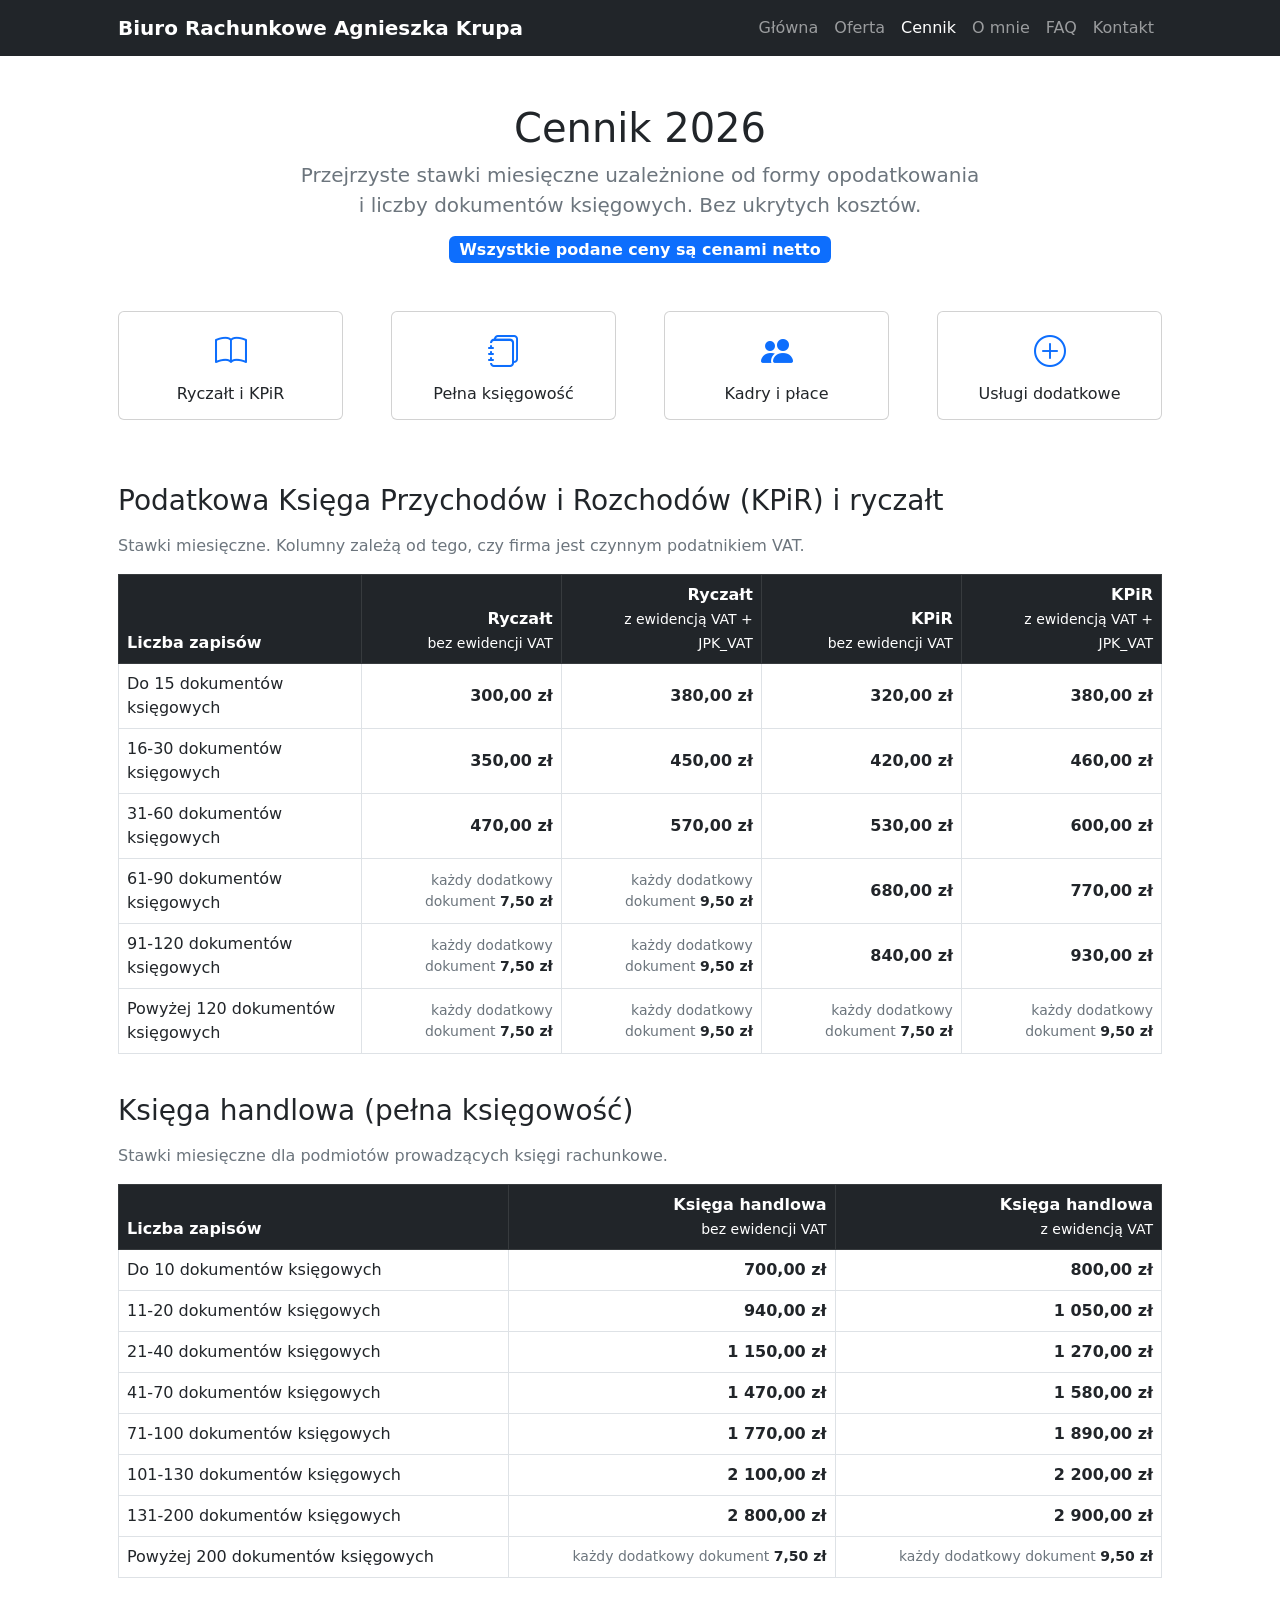
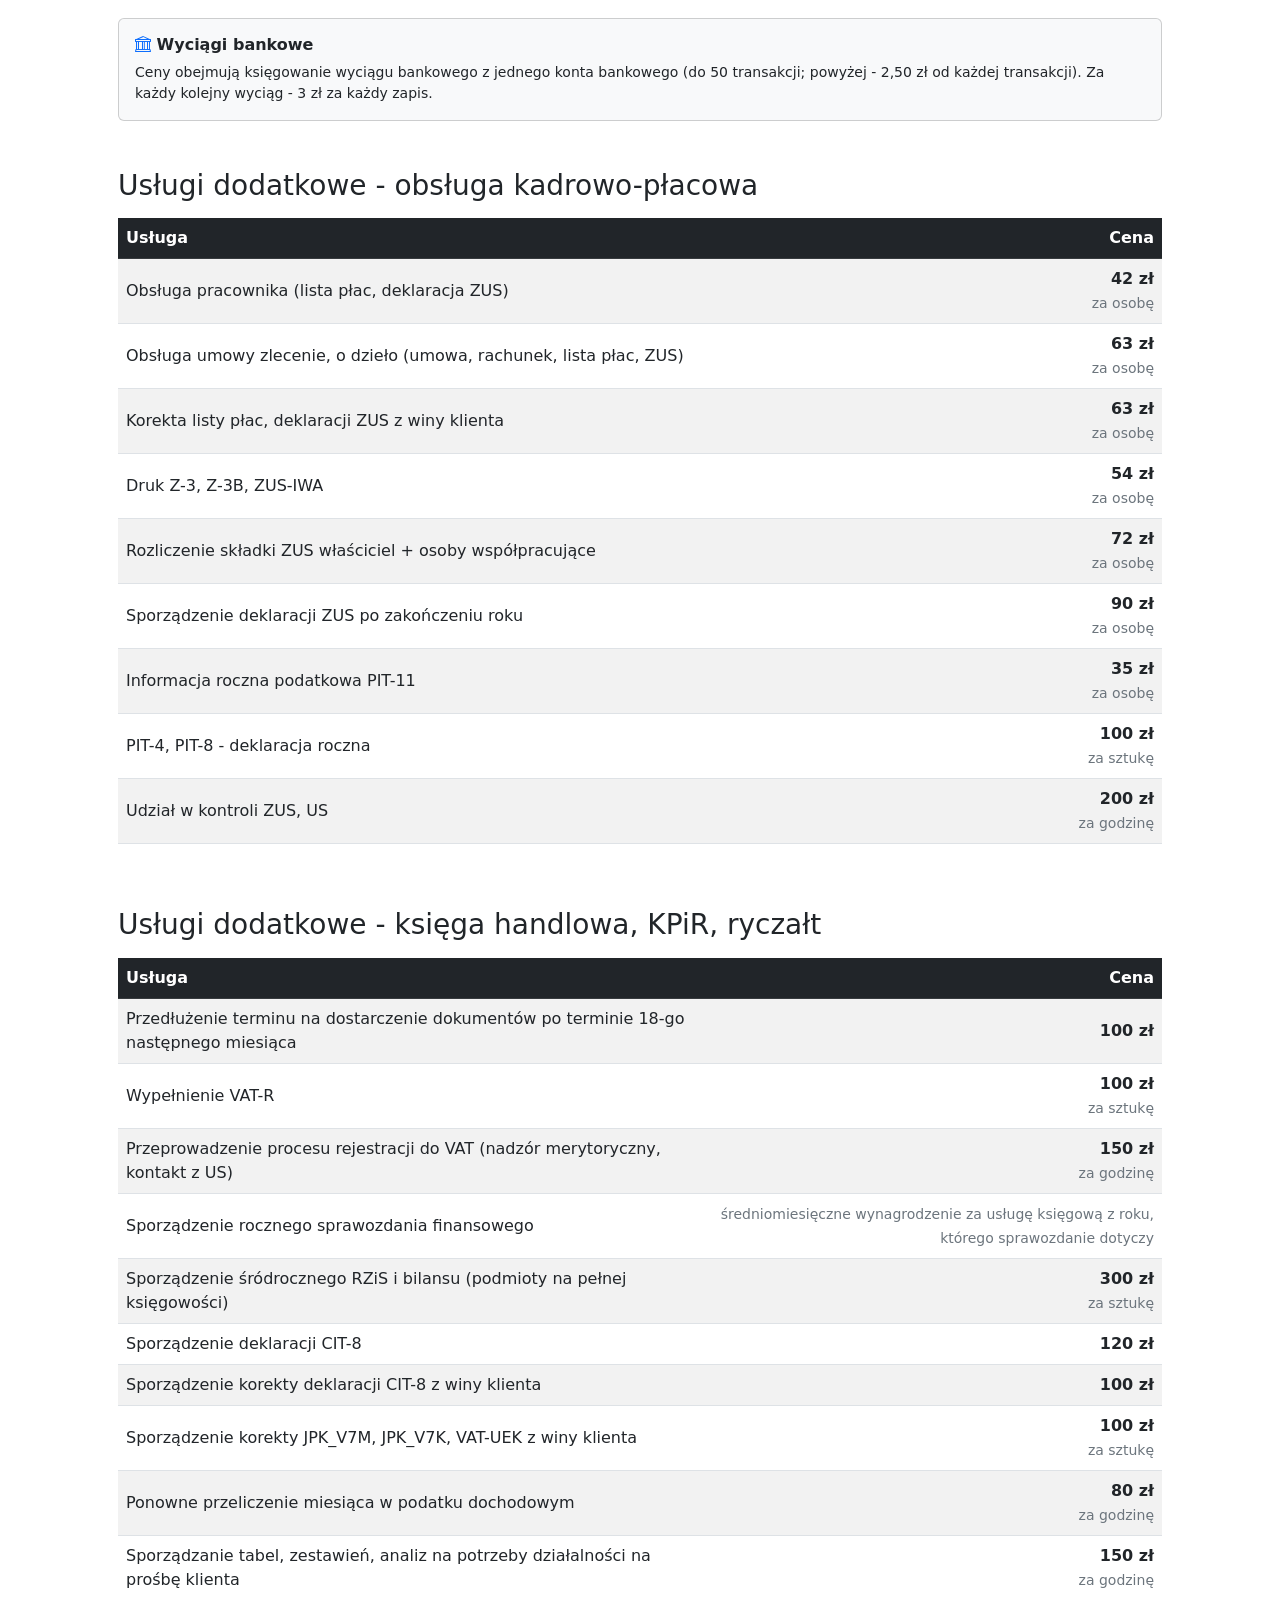
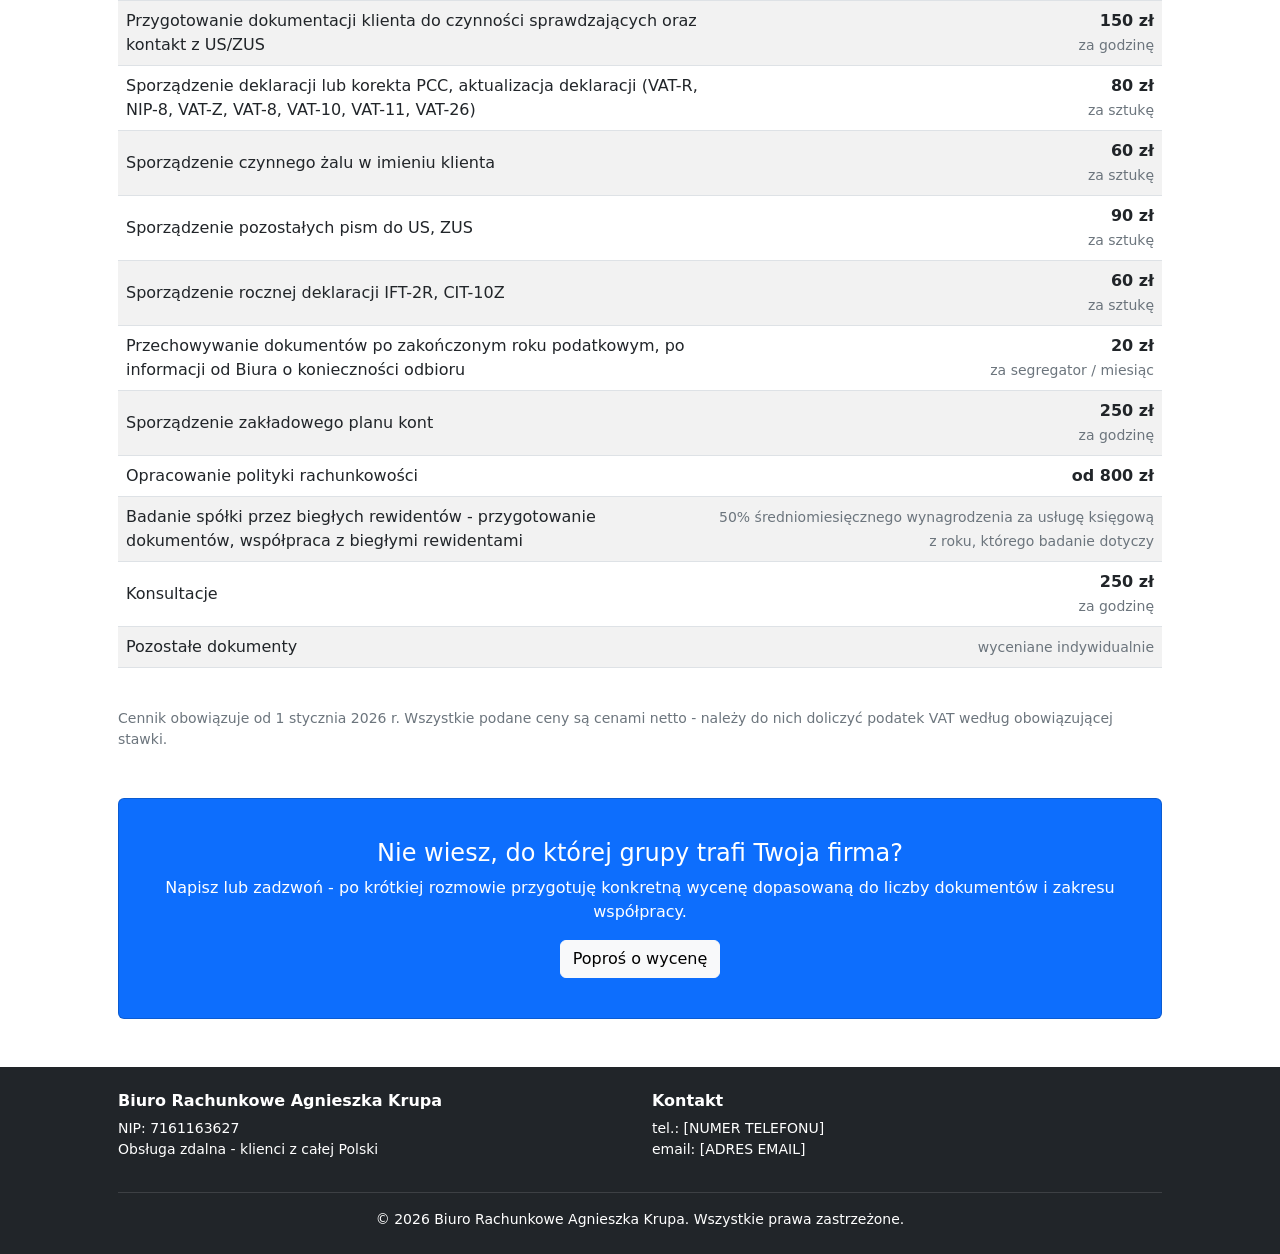
==== cennik.html @ 83dd9767 "Cennik 2026, zdjęcia i uporządkowanie serwisu - nowa strona cennik.html z pełnym cennikiem: ryczałt/" ====
<!DOCTYPE html>
<html lang="pl">
    <head>
        <meta charset="utf-8" />
        <meta name="viewport" content="width=device-width, initial-scale=1, shrink-to-fit=no" />
        <meta name="description" content="Cennik 2026 - Biuro Rachunkowe Agnieszka Krupa. Ceny obsługi księgowej: ryczałt, KPiR, pełna księgowość, kadry i płace oraz usługi dodatkowe." />
        <meta name="author" content="Biuro Rachunkowe Agnieszka Krupa" />
        <title>Cennik 2026 - Biuro Rachunkowe Agnieszka Krupa</title>
        <link rel="icon" type="image/x-icon" href="assets/favicon.ico" />
        <link href="css/styles.css" rel="stylesheet" />
        <link href="css/custom.css" rel="stylesheet" />
        <link rel="stylesheet" href="https://cdn.jsdelivr.net/npm/bootstrap-icons@1.11.3/font/bootstrap-icons.css" />
    </head>
    <body>
        <nav class="navbar navbar-expand-lg navbar-dark bg-dark">
            <div class="container px-5">
                <a class="navbar-brand fw-bold" href="index.html">Biuro Rachunkowe Agnieszka Krupa</a>
                <button class="navbar-toggler" type="button" data-bs-toggle="collapse" data-bs-target="#navbarSupportedContent" aria-controls="navbarSupportedContent" aria-expanded="false" aria-label="Przełącz nawigację"><span class="navbar-toggler-icon"></span></button>
                <div class="collapse navbar-collapse" id="navbarSupportedContent">
                    <ul class="navbar-nav ms-auto mb-2 mb-lg-0">
                        <li class="nav-item"><a class="nav-link" href="index.html">Główna</a></li>
                        <li class="nav-item"><a class="nav-link" href="oferta.html">Oferta</a></li>
                        <li class="nav-item"><a class="nav-link active" aria-current="page" href="cennik.html">Cennik</a></li>
                        <li class="nav-item"><a class="nav-link" href="o-mnie.html">O mnie</a></li>
                        <li class="nav-item"><a class="nav-link" href="faq.html">FAQ</a></li>
                        <li class="nav-item"><a class="nav-link" href="kontakt.html">Kontakt</a></li>
                    </ul>
                </div>
            </div>
        </nav>

        <div class="container px-4 px-lg-5">
            <div class="row my-5">
                <div class="col-lg-8 mx-auto text-center">
                    <h1 class="fw-light">Cennik 2026</h1>
                    <p class="lead text-muted">Przejrzyste stawki miesięczne uzależnione od formy opodatkowania i liczby dokumentów księgowych. Bez ukrytych kosztów.</p>
                    <p class="mb-0"><span class="badge bg-primary fs-6">Wszystkie podane ceny są cenami netto</span></p>
                </div>
            </div>

            <!-- Skróty -->
            <div class="row gx-4 gx-lg-5 mb-5">
                <div class="col-sm-6 col-lg-3 mb-3">
                    <a class="text-decoration-none" href="#kpir">
                        <div class="card h-100 text-center">
                            <div class="card-body">
                                <i class="bi bi-book fs-2 text-primary"></i>
                                <h6 class="mt-2 mb-0">Ryczałt i KPiR</h6>
                            </div>
                        </div>
                    </a>
                </div>
                <div class="col-sm-6 col-lg-3 mb-3">
                    <a class="text-decoration-none" href="#ksiega-handlowa">
                        <div class="card h-100 text-center">
                            <div class="card-body">
                                <i class="bi bi-journals fs-2 text-primary"></i>
                                <h6 class="mt-2 mb-0">Pełna księgowość</h6>
                            </div>
                        </div>
                    </a>
                </div>
                <div class="col-sm-6 col-lg-3 mb-3">
                    <a class="text-decoration-none" href="#kadry">
                        <div class="card h-100 text-center">
                            <div class="card-body">
                                <i class="bi bi-people-fill fs-2 text-primary"></i>
                                <h6 class="mt-2 mb-0">Kadry i płace</h6>
                            </div>
                        </div>
                    </a>
                </div>
                <div class="col-sm-6 col-lg-3 mb-3">
                    <a class="text-decoration-none" href="#dodatkowe">
                        <div class="card h-100 text-center">
                            <div class="card-body">
                                <i class="bi bi-plus-circle fs-2 text-primary"></i>
                                <h6 class="mt-2 mb-0">Usługi dodatkowe</h6>
                            </div>
                        </div>
                    </a>
                </div>
            </div>

            <!-- KPiR i ryczałt -->
            <h2 class="h3 mb-3" id="kpir">Podatkowa Księga Przychodów i Rozchodów (KPiR) i ryczałt</h2>
            <p class="text-muted">Stawki miesięczne. Kolumny zależą od tego, czy firma jest czynnym podatnikiem VAT.</p>
            <div class="table-responsive mb-4">
                <table class="table table-bordered table-hover align-middle">
                    <thead class="table-dark">
                        <tr>
                            <th scope="col">Liczba zapisów</th>
                            <th scope="col" class="text-end">Ryczałt<br/><span class="fw-normal small">bez ewidencji VAT</span></th>
                            <th scope="col" class="text-end">Ryczałt<br/><span class="fw-normal small">z ewidencją VAT + JPK_VAT</span></th>
                            <th scope="col" class="text-end">KPiR<br/><span class="fw-normal small">bez ewidencji VAT</span></th>
                            <th scope="col" class="text-end">KPiR<br/><span class="fw-normal small">z ewidencją VAT + JPK_VAT</span></th>
                        </tr>
                    </thead>
                    <tbody>
                        <tr>
                            <th scope="row" class="fw-normal">Do 15 dokumentów księgowych</th>
                            <td class="text-end fw-bold">300,00 zł</td>
                            <td class="text-end fw-bold">380,00 zł</td>
                            <td class="text-end fw-bold">320,00 zł</td>
                            <td class="text-end fw-bold">380,00 zł</td>
                        </tr>
                        <tr>
                            <th scope="row" class="fw-normal">16-30 dokumentów księgowych</th>
                            <td class="text-end fw-bold">350,00 zł</td>
                            <td class="text-end fw-bold">450,00 zł</td>
                            <td class="text-end fw-bold">420,00 zł</td>
                            <td class="text-end fw-bold">460,00 zł</td>
                        </tr>
                        <tr>
                            <th scope="row" class="fw-normal">31-60 dokumentów księgowych</th>
                            <td class="text-end fw-bold">470,00 zł</td>
                            <td class="text-end fw-bold">570,00 zł</td>
                            <td class="text-end fw-bold">530,00 zł</td>
                            <td class="text-end fw-bold">600,00 zł</td>
                        </tr>
                        <tr>
                            <th scope="row" class="fw-normal">61-90 dokumentów księgowych</th>
                            <td class="text-end small text-muted">każdy dodatkowy dokument <span class="fw-bold text-body">7,50 zł</span></td>
                            <td class="text-end small text-muted">każdy dodatkowy dokument <span class="fw-bold text-body">9,50 zł</span></td>
                            <td class="text-end fw-bold">680,00 zł</td>
                            <td class="text-end fw-bold">770,00 zł</td>
                        </tr>
                        <tr>
                            <th scope="row" class="fw-normal">91-120 dokumentów księgowych</th>
                            <td class="text-end small text-muted">każdy dodatkowy dokument <span class="fw-bold text-body">7,50 zł</span></td>
                            <td class="text-end small text-muted">każdy dodatkowy dokument <span class="fw-bold text-body">9,50 zł</span></td>
                            <td class="text-end fw-bold">840,00 zł</td>
                            <td class="text-end fw-bold">930,00 zł</td>
                        </tr>
                        <tr>
                            <th scope="row" class="fw-normal">Powyżej 120 dokumentów księgowych</th>
                            <td class="text-end small text-muted">każdy dodatkowy dokument <span class="fw-bold text-body">7,50 zł</span></td>
                            <td class="text-end small text-muted">każdy dodatkowy dokument <span class="fw-bold text-body">9,50 zł</span></td>
                            <td class="text-end small text-muted">każdy dodatkowy dokument <span class="fw-bold text-body">7,50 zł</span></td>
                            <td class="text-end small text-muted">każdy dodatkowy dokument <span class="fw-bold text-body">9,50 zł</span></td>
                        </tr>
                    </tbody>
                </table>
            </div>

            <!-- Księga handlowa -->
            <h2 class="h3 mb-3" id="ksiega-handlowa">Księga handlowa (pełna księgowość)</h2>
            <p class="text-muted">Stawki miesięczne dla podmiotów prowadzących księgi rachunkowe.</p>
            <div class="table-responsive mb-4">
                <table class="table table-bordered table-hover align-middle">
                    <thead class="table-dark">
                        <tr>
                            <th scope="col">Liczba zapisów</th>
                            <th scope="col" class="text-end">Księga handlowa<br/><span class="fw-normal small">bez ewidencji VAT</span></th>
                            <th scope="col" class="text-end">Księga handlowa<br/><span class="fw-normal small">z ewidencją VAT</span></th>
                        </tr>
                    </thead>
                    <tbody>
                        <tr>
                            <th scope="row" class="fw-normal">Do 10 dokumentów księgowych</th>
                            <td class="text-end fw-bold">700,00 zł</td>
                            <td class="text-end fw-bold">800,00 zł</td>
                        </tr>
                        <tr>
                            <th scope="row" class="fw-normal">11-20 dokumentów księgowych</th>
                            <td class="text-end fw-bold">940,00 zł</td>
                            <td class="text-end fw-bold">1 050,00 zł</td>
                        </tr>
                        <tr>
                            <th scope="row" class="fw-normal">21-40 dokumentów księgowych</th>
                            <td class="text-end fw-bold">1 150,00 zł</td>
                            <td class="text-end fw-bold">1 270,00 zł</td>
                        </tr>
                        <tr>
                            <th scope="row" class="fw-normal">41-70 dokumentów księgowych</th>
                            <td class="text-end fw-bold">1 470,00 zł</td>
                            <td class="text-end fw-bold">1 580,00 zł</td>
                        </tr>
                        <tr>
                            <th scope="row" class="fw-normal">71-100 dokumentów księgowych</th>
                            <td class="text-end fw-bold">1 770,00 zł</td>
                            <td class="text-end fw-bold">1 890,00 zł</td>
                        </tr>
                        <tr>
                            <th scope="row" class="fw-normal">101-130 dokumentów księgowych</th>
                            <td class="text-end fw-bold">2 100,00 zł</td>
                            <td class="text-end fw-bold">2 200,00 zł</td>
                        </tr>
                        <tr>
                            <th scope="row" class="fw-normal">131-200 dokumentów księgowych</th>
                            <td class="text-end fw-bold">2 800,00 zł</td>
                            <td class="text-end fw-bold">2 900,00 zł</td>
                        </tr>
                        <tr>
                            <th scope="row" class="fw-normal">Powyżej 200 dokumentów księgowych</th>
                            <td class="text-end small text-muted">każdy dodatkowy dokument <span class="fw-bold text-body">7,50 zł</span></td>
                            <td class="text-end small text-muted">każdy dodatkowy dokument <span class="fw-bold text-body">9,50 zł</span></td>
                        </tr>
                    </tbody>
                </table>
            </div>

            <div class="card bg-light mb-5">
                <div class="card-body">
                    <h6 class="fw-bold"><i class="bi bi-bank text-primary"></i> Wyciągi bankowe</h6>
                    <p class="small mb-0">Ceny obejmują księgowanie wyciągu bankowego z jednego konta bankowego (do 50 transakcji; powyżej - 2,50 zł od każdej transakcji). Za każdy kolejny wyciąg - 3 zł za każdy zapis.</p>
                </div>
            </div>

            <!-- Kadry i płace -->
            <h2 class="h3 mb-3" id="kadry">Usługi dodatkowe - obsługa kadrowo-płacowa</h2>
            <div class="table-responsive mb-5">
                <table class="table table-striped align-middle">
                    <thead class="table-dark">
                        <tr>
                            <th scope="col">Usługa</th>
                            <th scope="col" class="text-end text-nowrap">Cena</th>
                        </tr>
                    </thead>
                    <tbody>
                        <tr>
                            <td>Obsługa pracownika (lista płac, deklaracja ZUS)</td>
                            <td class="text-end text-nowrap"><span class="fw-bold">42 zł</span><br/><span class="small text-muted">za osobę</span></td>
                        </tr>
                        <tr>
                            <td>Obsługa umowy zlecenie, o dzieło (umowa, rachunek, lista płac, ZUS)</td>
                            <td class="text-end text-nowrap"><span class="fw-bold">63 zł</span><br/><span class="small text-muted">za osobę</span></td>
                        </tr>
                        <tr>
                            <td>Korekta listy płac, deklaracji ZUS z winy klienta</td>
                            <td class="text-end text-nowrap"><span class="fw-bold">63 zł</span><br/><span class="small text-muted">za osobę</span></td>
                        </tr>
                        <tr>
                            <td>Druk Z-3, Z-3B, ZUS-IWA</td>
                            <td class="text-end text-nowrap"><span class="fw-bold">54 zł</span><br/><span class="small text-muted">za osobę</span></td>
                        </tr>
                        <tr>
                            <td>Rozliczenie składki ZUS właściciel + osoby współpracujące</td>
                            <td class="text-end text-nowrap"><span class="fw-bold">72 zł</span><br/><span class="small text-muted">za osobę</span></td>
                        </tr>
                        <tr>
                            <td>Sporządzenie deklaracji ZUS po zakończeniu roku</td>
                            <td class="text-end text-nowrap"><span class="fw-bold">90 zł</span><br/><span class="small text-muted">za osobę</span></td>
                        </tr>
                        <tr>
                            <td>Informacja roczna podatkowa PIT-11</td>
                            <td class="text-end text-nowrap"><span class="fw-bold">35 zł</span><br/><span class="small text-muted">za osobę</span></td>
                        </tr>
                        <tr>
                            <td>PIT-4, PIT-8 - deklaracja roczna</td>
                            <td class="text-end text-nowrap"><span class="fw-bold">100 zł</span><br/><span class="small text-muted">za sztukę</span></td>
                        </tr>
                        <tr>
                            <td>Udział w kontroli ZUS, US</td>
                            <td class="text-end text-nowrap"><span class="fw-bold">200 zł</span><br/><span class="small text-muted">za godzinę</span></td>
                        </tr>
                    </tbody>
                </table>
            </div>

            <!-- Usługi dodatkowe -->
            <h2 class="h3 mb-3" id="dodatkowe">Usługi dodatkowe - księga handlowa, KPiR, ryczałt</h2>
            <div class="table-responsive mb-4">
                <table class="table table-striped align-middle">
                    <thead class="table-dark">
                        <tr>
                            <th scope="col">Usługa</th>
                            <th scope="col" class="text-end text-nowrap">Cena</th>
                        </tr>
                    </thead>
                    <tbody>
                        <tr>
                            <td>Przedłużenie terminu na dostarczenie dokumentów po terminie 18-go następnego miesiąca</td>
                            <td class="text-end text-nowrap"><span class="fw-bold">100 zł</span></td>
                        </tr>
                        <tr>
                            <td>Wypełnienie VAT-R</td>
                            <td class="text-end text-nowrap"><span class="fw-bold">100 zł</span><br/><span class="small text-muted">za sztukę</span></td>
                        </tr>
                        <tr>
                            <td>Przeprowadzenie procesu rejestracji do VAT (nadzór merytoryczny, kontakt z US)</td>
                            <td class="text-end text-nowrap"><span class="fw-bold">150 zł</span><br/><span class="small text-muted">za godzinę</span></td>
                        </tr>
                        <tr>
                            <td>Sporządzenie rocznego sprawozdania finansowego</td>
                            <td class="text-end"><span class="small text-muted">średniomiesięczne wynagrodzenie za usługę księgową z roku, którego sprawozdanie dotyczy</span></td>
                        </tr>
                        <tr>
                            <td>Sporządzenie śródrocznego RZiS i bilansu (podmioty na pełnej księgowości)</td>
                            <td class="text-end text-nowrap"><span class="fw-bold">300 zł</span><br/><span class="small text-muted">za sztukę</span></td>
                        </tr>
                        <tr>
                            <td>Sporządzenie deklaracji CIT-8</td>
                            <td class="text-end text-nowrap"><span class="fw-bold">120 zł</span></td>
                        </tr>
                        <tr>
                            <td>Sporządzenie korekty deklaracji CIT-8 z winy klienta</td>
                            <td class="text-end text-nowrap"><span class="fw-bold">100 zł</span></td>
                        </tr>
                        <tr>
                            <td>Sporządzenie korekty JPK_V7M, JPK_V7K, VAT-UEK z winy klienta</td>
                            <td class="text-end text-nowrap"><span class="fw-bold">100 zł</span><br/><span class="small text-muted">za sztukę</span></td>
                        </tr>
                        <tr>
                            <td>Ponowne przeliczenie miesiąca w podatku dochodowym</td>
                            <td class="text-end text-nowrap"><span class="fw-bold">80 zł</span><br/><span class="small text-muted">za godzinę</span></td>
                        </tr>
                        <tr>
                            <td>Sporządzanie tabel, zestawień, analiz na potrzeby działalności na prośbę klienta</td>
                            <td class="text-end text-nowrap"><span class="fw-bold">150 zł</span><br/><span class="small text-muted">za godzinę</span></td>
                        </tr>
                        <tr>
                            <td>Przygotowanie dokumentacji klienta do czynności sprawdzających oraz kontakt z US/ZUS</td>
                            <td class="text-end text-nowrap"><span class="fw-bold">150 zł</span><br/><span class="small text-muted">za godzinę</span></td>
                        </tr>
                        <tr>
                            <td>Sporządzenie deklaracji lub korekta PCC, aktualizacja deklaracji (VAT-R, NIP-8, VAT-Z, VAT-8, VAT-10, VAT-11, VAT-26)</td>
                            <td class="text-end text-nowrap"><span class="fw-bold">80 zł</span><br/><span class="small text-muted">za sztukę</span></td>
                        </tr>
                        <tr>
                            <td>Sporządzenie czynnego żalu w imieniu klienta</td>
                            <td class="text-end text-nowrap"><span class="fw-bold">60 zł</span><br/><span class="small text-muted">za sztukę</span></td>
                        </tr>
                        <tr>
                            <td>Sporządzenie pozostałych pism do US, ZUS</td>
                            <td class="text-end text-nowrap"><span class="fw-bold">90 zł</span><br/><span class="small text-muted">za sztukę</span></td>
                        </tr>
                        <tr>
                            <td>Sporządzenie rocznej deklaracji IFT-2R, CIT-10Z</td>
                            <td class="text-end text-nowrap"><span class="fw-bold">60 zł</span><br/><span class="small text-muted">za sztukę</span></td>
                        </tr>
                        <tr>
                            <td>Przechowywanie dokumentów po zakończonym roku podatkowym, po informacji od Biura o konieczności odbioru</td>
                            <td class="text-end text-nowrap"><span class="fw-bold">20 zł</span><br/><span class="small text-muted">za segregator / miesiąc</span></td>
                        </tr>
                        <tr>
                            <td>Sporządzenie zakładowego planu kont</td>
                            <td class="text-end text-nowrap"><span class="fw-bold">250 zł</span><br/><span class="small text-muted">za godzinę</span></td>
                        </tr>
                        <tr>
                            <td>Opracowanie polityki rachunkowości</td>
                            <td class="text-end text-nowrap"><span class="fw-bold">od 800 zł</span></td>
                        </tr>
                        <tr>
                            <td>Badanie spółki przez biegłych rewidentów - przygotowanie dokumentów, współpraca z biegłymi rewidentami</td>
                            <td class="text-end"><span class="small text-muted">50% średniomiesięcznego wynagrodzenia za usługę księgową z roku, którego badanie dotyczy</span></td>
                        </tr>
                        <tr>
                            <td>Konsultacje</td>
                            <td class="text-end text-nowrap"><span class="fw-bold">250 zł</span><br/><span class="small text-muted">za godzinę</span></td>
                        </tr>
                        <tr>
                            <td>Pozostałe dokumenty</td>
                            <td class="text-end"><span class="small text-muted">wyceniane indywidualnie</span></td>
                        </tr>
                    </tbody>
                </table>
            </div>

            <p class="small text-muted">Cennik obowiązuje od 1 stycznia 2026 r. Wszystkie podane ceny są cenami netto - należy do nich doliczyć podatek VAT według obowiązującej stawki.</p>

            <div class="card text-white bg-primary my-5 py-4 text-center">
                <div class="card-body">
                    <h4 class="text-white">Nie wiesz, do której grupy trafi Twoja firma?</h4>
                    <p class="text-white mb-3">Napisz lub zadzwoń - po krótkiej rozmowie przygotuję konkretną wycenę dopasowaną do liczby dokumentów i zakresu współpracy.</p>
                    <a class="btn btn-light" href="kontakt.html">Poproś o wycenę</a>
                </div>
            </div>
        </div>

        <footer class="py-4 bg-dark">
            <div class="container px-4 px-lg-5">
                <div class="row text-white">
                    <div class="col-md-6 mb-3">
                        <h6 class="fw-bold">Biuro Rachunkowe Agnieszka Krupa</h6>
                        <p class="small mb-0">NIP: 7161163627</p>
                        <p class="small mb-0">Obsługa zdalna - klienci z całej Polski</p>
                    </div>
                    <div class="col-md-6 mb-3">
                        <h6 class="fw-bold">Kontakt</h6>
                        <p class="small mb-0">tel.: [NUMER TELEFONU]<br/>email: [ADRES EMAIL]</p>
                    </div>
                </div>
                <hr class="text-white-50"/>
                <p class="m-0 text-center text-white small">&copy; 2026 Biuro Rachunkowe Agnieszka Krupa. Wszystkie prawa zastrzeżone.</p>
            </div>
        </footer>

        <script src="https://cdn.jsdelivr.net/npm/bootstrap@5.2.3/dist/js/bootstrap.bundle.min.js"></script>
        <script src="js/scripts.js"></script>
    </body>
</html>
---- css/custom.css ----
/* Biuro Rachunkowe Agnieszka Krupa - drobne uzupełnienia ponad Bootstrapa */

html {
    scroll-behavior: smooth;
}

/* Portrety */
.portrait {
    object-fit: cover;
    object-position: center top;
    width: 100%;
}

.portrait-hero {
    max-height: 520px;
}

/* Nagłówki tabel w cenniku - równe wyrównanie wielowierszowych etykiet */
.table > thead th {
    vertical-align: bottom;
}

/* Kotwice sekcji nie chowają się pod nawigacją */
[id] {
    scroll-margin-top: 1.5rem;
}

/* Karty-skróty na stronie cennika */
a .card {
    transition: transform 0.15s ease, box-shadow 0.15s ease;
}

a .card:hover {
    transform: translateY(-2px);
    box-shadow: 0 0.5rem 1rem rgba(0, 0, 0, 0.1);
}

a .card h6 {
    color: var(--bs-body-color);
}
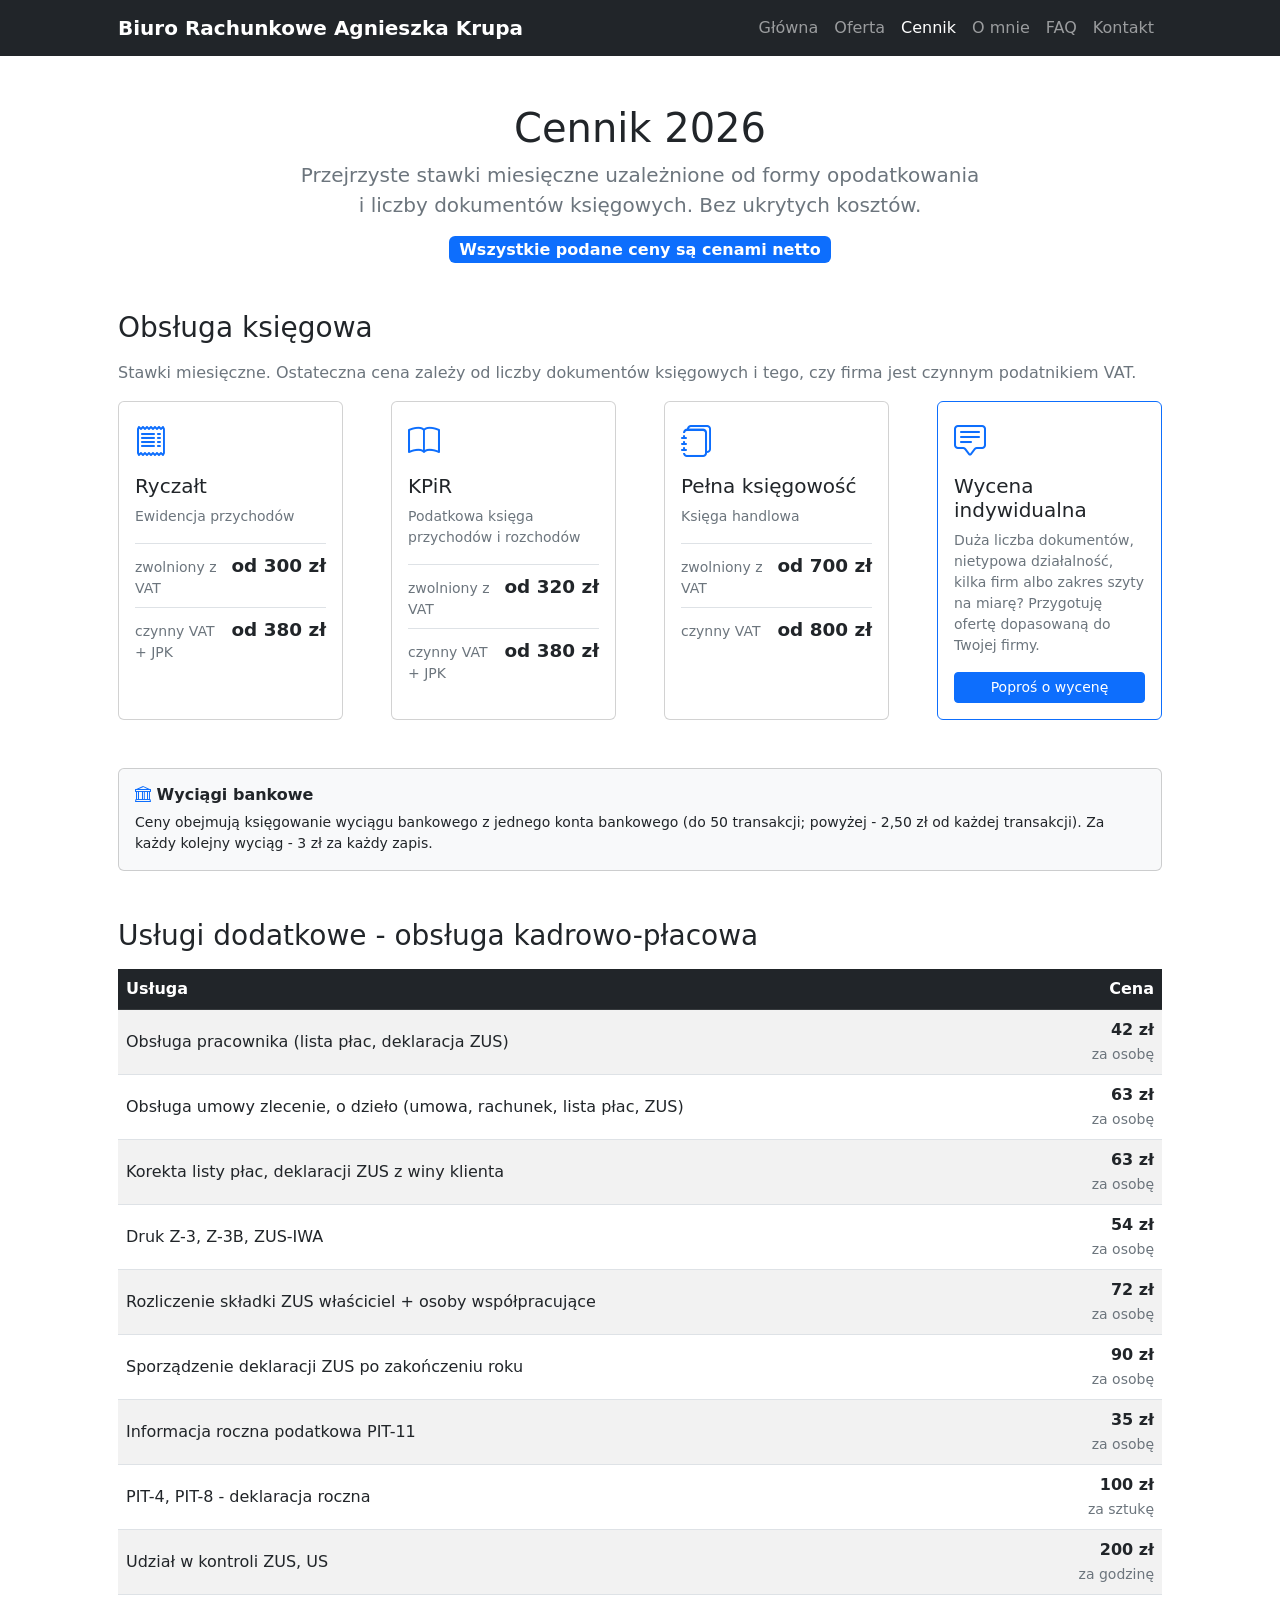
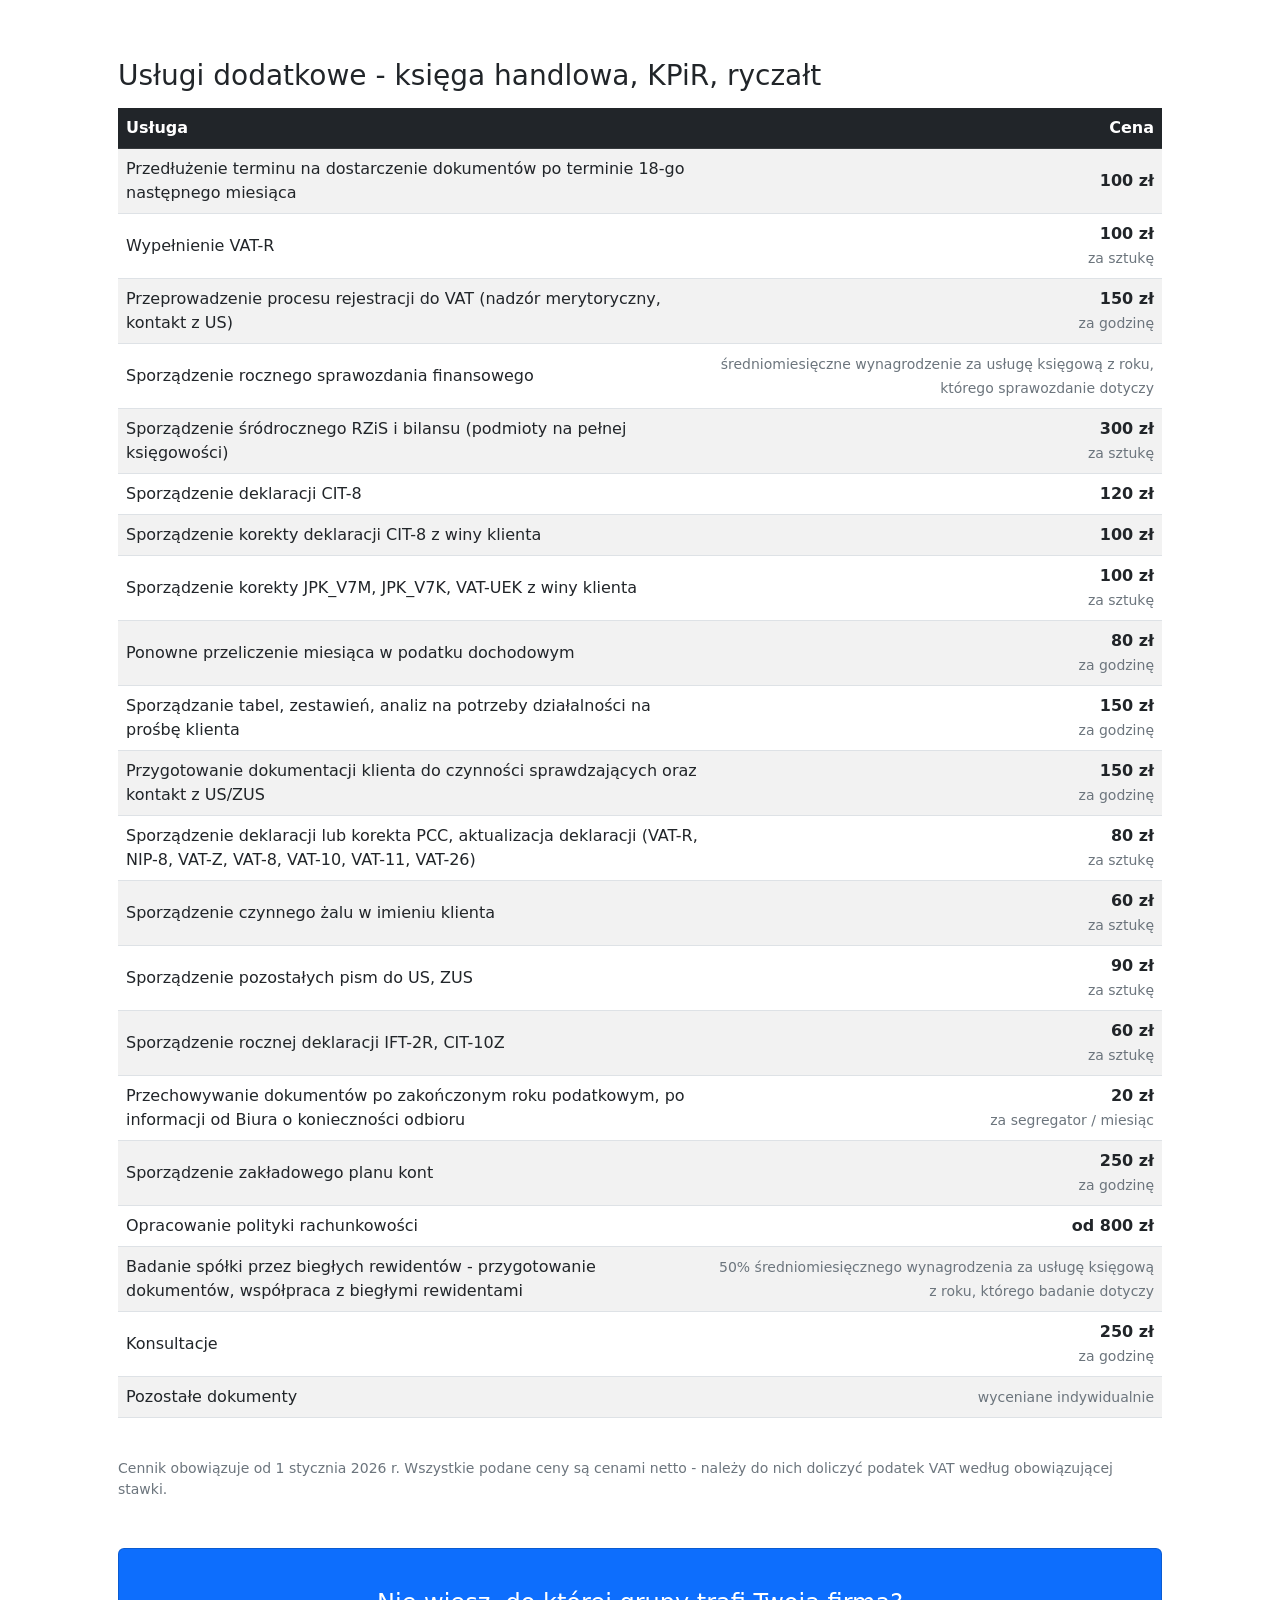
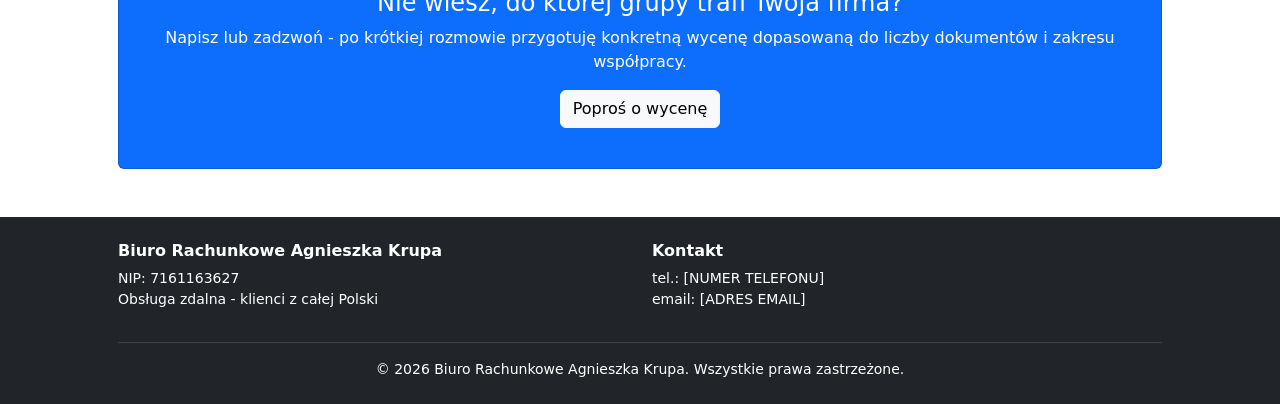
==== commit 06b03d35: "Cennik: ceny od dla ryczałtu, KPiR i pełnej księgowości + wycena indywidualna - tabele progowe zastą" ====
--- a/cennik.html
+++ b/cennik.html
@@ -2,6 +2,7 @@
 <html lang="pl">
     <head>
         <meta charset="utf-8" />
+        <meta name="robots" content="noindex, nofollow" />
         <meta name="viewport" content="width=device-width, initial-scale=1, shrink-to-fit=no" />
         <meta name="description" content="Cennik 2026 - Biuro Rachunkowe Agnieszka Krupa. Ceny obsługi księgowej: ryczałt, KPiR, pełna księgowość, kadry i płace oraz usługi dodatkowe." />
         <meta name="author" content="Biuro Rachunkowe Agnieszka Krupa" />
@@ -38,166 +39,59 @@
                 </div>
             </div>
 
-            <!-- Skróty -->
-            <div class="row gx-4 gx-lg-5 mb-5">
-                <div class="col-sm-6 col-lg-3 mb-3">
-                    <a class="text-decoration-none" href="#kpir">
-                        <div class="card h-100 text-center">
-                            <div class="card-body">
-                                <i class="bi bi-book fs-2 text-primary"></i>
-                                <h6 class="mt-2 mb-0">Ryczałt i KPiR</h6>
-                            </div>
-                        </div>
-                    </a>
-                </div>
-                <div class="col-sm-6 col-lg-3 mb-3">
-                    <a class="text-decoration-none" href="#ksiega-handlowa">
-                        <div class="card h-100 text-center">
-                            <div class="card-body">
-                                <i class="bi bi-journals fs-2 text-primary"></i>
-                                <h6 class="mt-2 mb-0">Pełna księgowość</h6>
-                            </div>
-                        </div>
-                    </a>
-                </div>
-                <div class="col-sm-6 col-lg-3 mb-3">
-                    <a class="text-decoration-none" href="#kadry">
-                        <div class="card h-100 text-center">
-                            <div class="card-body">
-                                <i class="bi bi-people-fill fs-2 text-primary"></i>
-                                <h6 class="mt-2 mb-0">Kadry i płace</h6>
-                            </div>
-                        </div>
-                    </a>
-                </div>
-                <div class="col-sm-6 col-lg-3 mb-3">
-                    <a class="text-decoration-none" href="#dodatkowe">
-                        <div class="card h-100 text-center">
-                            <div class="card-body">
-                                <i class="bi bi-plus-circle fs-2 text-primary"></i>
-                                <h6 class="mt-2 mb-0">Usługi dodatkowe</h6>
-                            </div>
-                        </div>
-                    </a>
-                </div>
-            </div>
-
-            <!-- KPiR i ryczałt -->
-            <h2 class="h3 mb-3" id="kpir">Podatkowa Księga Przychodów i Rozchodów (KPiR) i ryczałt</h2>
-            <p class="text-muted">Stawki miesięczne. Kolumny zależą od tego, czy firma jest czynnym podatnikiem VAT.</p>
-            <div class="table-responsive mb-4">
-                <table class="table table-bordered table-hover align-middle">
-                    <thead class="table-dark">
-                        <tr>
-                            <th scope="col">Liczba zapisów</th>
-                            <th scope="col" class="text-end">Ryczałt<br/><span class="fw-normal small">bez ewidencji VAT</span></th>
-                            <th scope="col" class="text-end">Ryczałt<br/><span class="fw-normal small">z ewidencją VAT + JPK_VAT</span></th>
-                            <th scope="col" class="text-end">KPiR<br/><span class="fw-normal small">bez ewidencji VAT</span></th>
-                            <th scope="col" class="text-end">KPiR<br/><span class="fw-normal small">z ewidencją VAT + JPK_VAT</span></th>
-                        </tr>
-                    </thead>
-                    <tbody>
-                        <tr>
-                            <th scope="row" class="fw-normal">Do 15 dokumentów księgowych</th>
-                            <td class="text-end fw-bold">300,00 zł</td>
-                            <td class="text-end fw-bold">380,00 zł</td>
-                            <td class="text-end fw-bold">320,00 zł</td>
-                            <td class="text-end fw-bold">380,00 zł</td>
-                        </tr>
-                        <tr>
-                            <th scope="row" class="fw-normal">16-30 dokumentów księgowych</th>
-                            <td class="text-end fw-bold">350,00 zł</td>
-                            <td class="text-end fw-bold">450,00 zł</td>
-                            <td class="text-end fw-bold">420,00 zł</td>
-                            <td class="text-end fw-bold">460,00 zł</td>
-                        </tr>
-                        <tr>
-                            <th scope="row" class="fw-normal">31-60 dokumentów księgowych</th>
-                            <td class="text-end fw-bold">470,00 zł</td>
-                            <td class="text-end fw-bold">570,00 zł</td>
-                            <td class="text-end fw-bold">530,00 zł</td>
-                            <td class="text-end fw-bold">600,00 zł</td>
-                        </tr>
-                        <tr>
-                            <th scope="row" class="fw-normal">61-90 dokumentów księgowych</th>
-                            <td class="text-end small text-muted">każdy dodatkowy dokument <span class="fw-bold text-body">7,50 zł</span></td>
-                            <td class="text-end small text-muted">każdy dodatkowy dokument <span class="fw-bold text-body">9,50 zł</span></td>
-                            <td class="text-end fw-bold">680,00 zł</td>
-                            <td class="text-end fw-bold">770,00 zł</td>
-                        </tr>
-                        <tr>
-                            <th scope="row" class="fw-normal">91-120 dokumentów księgowych</th>
-                            <td class="text-end small text-muted">każdy dodatkowy dokument <span class="fw-bold text-body">7,50 zł</span></td>
-                            <td class="text-end small text-muted">każdy dodatkowy dokument <span class="fw-bold text-body">9,50 zł</span></td>
-                            <td class="text-end fw-bold">840,00 zł</td>
-                            <td class="text-end fw-bold">930,00 zł</td>
-                        </tr>
-                        <tr>
-                            <th scope="row" class="fw-normal">Powyżej 120 dokumentów księgowych</th>
-                            <td class="text-end small text-muted">każdy dodatkowy dokument <span class="fw-bold text-body">7,50 zł</span></td>
-                            <td class="text-end small text-muted">każdy dodatkowy dokument <span class="fw-bold text-body">9,50 zł</span></td>
-                            <td class="text-end small text-muted">każdy dodatkowy dokument <span class="fw-bold text-body">7,50 zł</span></td>
-                            <td class="text-end small text-muted">każdy dodatkowy dokument <span class="fw-bold text-body">9,50 zł</span></td>
-                        </tr>
-                    </tbody>
-                </table>
-            </div>
-
-            <!-- Księga handlowa -->
-            <h2 class="h3 mb-3" id="ksiega-handlowa">Księga handlowa (pełna księgowość)</h2>
-            <p class="text-muted">Stawki miesięczne dla podmiotów prowadzących księgi rachunkowe.</p>
-            <div class="table-responsive mb-4">
-                <table class="table table-bordered table-hover align-middle">
-                    <thead class="table-dark">
-                        <tr>
-                            <th scope="col">Liczba zapisów</th>
-                            <th scope="col" class="text-end">Księga handlowa<br/><span class="fw-normal small">bez ewidencji VAT</span></th>
-                            <th scope="col" class="text-end">Księga handlowa<br/><span class="fw-normal small">z ewidencją VAT</span></th>
-                        </tr>
-                    </thead>
-                    <tbody>
-                        <tr>
-                            <th scope="row" class="fw-normal">Do 10 dokumentów księgowych</th>
-                            <td class="text-end fw-bold">700,00 zł</td>
-                            <td class="text-end fw-bold">800,00 zł</td>
-                        </tr>
-                        <tr>
-                            <th scope="row" class="fw-normal">11-20 dokumentów księgowych</th>
-                            <td class="text-end fw-bold">940,00 zł</td>
-                            <td class="text-end fw-bold">1 050,00 zł</td>
-                        </tr>
-                        <tr>
-                            <th scope="row" class="fw-normal">21-40 dokumentów księgowych</th>
-                            <td class="text-end fw-bold">1 150,00 zł</td>
-                            <td class="text-end fw-bold">1 270,00 zł</td>
-                        </tr>
-                        <tr>
-                            <th scope="row" class="fw-normal">41-70 dokumentów księgowych</th>
-                            <td class="text-end fw-bold">1 470,00 zł</td>
-                            <td class="text-end fw-bold">1 580,00 zł</td>
-                        </tr>
-                        <tr>
-                            <th scope="row" class="fw-normal">71-100 dokumentów księgowych</th>
-                            <td class="text-end fw-bold">1 770,00 zł</td>
-                            <td class="text-end fw-bold">1 890,00 zł</td>
-                        </tr>
-                        <tr>
-                            <th scope="row" class="fw-normal">101-130 dokumentów księgowych</th>
-                            <td class="text-end fw-bold">2 100,00 zł</td>
-                            <td class="text-end fw-bold">2 200,00 zł</td>
-                        </tr>
-                        <tr>
-                            <th scope="row" class="fw-normal">131-200 dokumentów księgowych</th>
-                            <td class="text-end fw-bold">2 800,00 zł</td>
-                            <td class="text-end fw-bold">2 900,00 zł</td>
-                        </tr>
-                        <tr>
-                            <th scope="row" class="fw-normal">Powyżej 200 dokumentów księgowych</th>
-                            <td class="text-end small text-muted">każdy dodatkowy dokument <span class="fw-bold text-body">7,50 zł</span></td>
-                            <td class="text-end small text-muted">każdy dodatkowy dokument <span class="fw-bold text-body">9,50 zł</span></td>
-                        </tr>
-                    </tbody>
-                </table>
+            <!-- Księgowość - ceny od -->
+            <h2 class="h3 mb-3" id="ksiegowosc">Obsługa księgowa</h2>
+            <p class="text-muted">Stawki miesięczne. Ostateczna cena zależy od liczby dokumentów księgowych i tego, czy firma jest czynnym podatnikiem VAT.</p>
+            <div class="row gx-4 gx-lg-5 mb-4">
+                <div class="col-md-6 col-xl-3 mb-4">
+                    <div class="card h-100">
+                        <div class="card-body">
+                            <i class="bi bi-receipt fs-2 text-primary"></i>
+                            <h3 class="h5 mt-2">Ryczałt</h3>
+                            <p class="small text-muted">Ewidencja przychodów</p>
+                            <ul class="list-unstyled price-list mb-0">
+                                <li><span class="small text-muted">zwolniony z VAT</span><span class="price">od 300 zł</span></li>
+                                <li><span class="small text-muted">czynny VAT + JPK</span><span class="price">od 380 zł</span></li>
+                            </ul>
+                        </div>
+                    </div>
+                </div>
+                <div class="col-md-6 col-xl-3 mb-4">
+                    <div class="card h-100">
+                        <div class="card-body">
+                            <i class="bi bi-book fs-2 text-primary"></i>
+                            <h3 class="h5 mt-2">KPiR</h3>
+                            <p class="small text-muted">Podatkowa księga przychodów i rozchodów</p>
+                            <ul class="list-unstyled price-list mb-0">
+                                <li><span class="small text-muted">zwolniony z VAT</span><span class="price">od 320 zł</span></li>
+                                <li><span class="small text-muted">czynny VAT + JPK</span><span class="price">od 380 zł</span></li>
+                            </ul>
+                        </div>
+                    </div>
+                </div>
+                <div class="col-md-6 col-xl-3 mb-4">
+                    <div class="card h-100">
+                        <div class="card-body">
+                            <i class="bi bi-journals fs-2 text-primary"></i>
+                            <h3 class="h5 mt-2">Pełna księgowość</h3>
+                            <p class="small text-muted">Księga handlowa</p>
+                            <ul class="list-unstyled price-list mb-0">
+                                <li><span class="small text-muted">zwolniony z VAT</span><span class="price">od 700 zł</span></li>
+                                <li><span class="small text-muted">czynny VAT</span><span class="price">od 800 zł</span></li>
+                            </ul>
+                        </div>
+                    </div>
+                </div>
+                <div class="col-md-6 col-xl-3 mb-4">
+                    <div class="card h-100 border-primary">
+                        <div class="card-body d-flex flex-column">
+                            <i class="bi bi-chat-square-text fs-2 text-primary"></i>
+                            <h3 class="h5 mt-2">Wycena indywidualna</h3>
+                            <p class="small text-muted">Duża liczba dokumentów, nietypowa działalność, kilka firm albo zakres szyty na miarę? Przygotuję ofertę dopasowaną do Twojej firmy.</p>
+                            <a class="btn btn-primary btn-sm mt-auto" href="kontakt.html">Poproś o wycenę</a>
+                        </div>
+                    </div>
+                </div>
             </div>
 
             <div class="card bg-light mb-5">
--- a/css/custom.css
+++ b/css/custom.css
@@ -25,16 +25,18 @@
     scroll-margin-top: 1.5rem;
 }
 
-/* Karty-skróty na stronie cennika */
-a .card {
-    transition: transform 0.15s ease, box-shadow 0.15s ease;
+/* Ceny "od" w kartach cennika */
+.price-list li {
+    display: flex;
+    justify-content: space-between;
+    align-items: baseline;
+    gap: 0.5rem;
+    padding: 0.5rem 0;
+    border-top: 1px solid var(--bs-border-color);
 }
 
-a .card:hover {
-    transform: translateY(-2px);
-    box-shadow: 0 0.5rem 1rem rgba(0, 0, 0, 0.1);
+.price-list .price {
+    font-weight: 700;
+    font-size: 1.15rem;
+    white-space: nowrap;
 }
-
-a .card h6 {
-    color: var(--bs-body-color);
-}
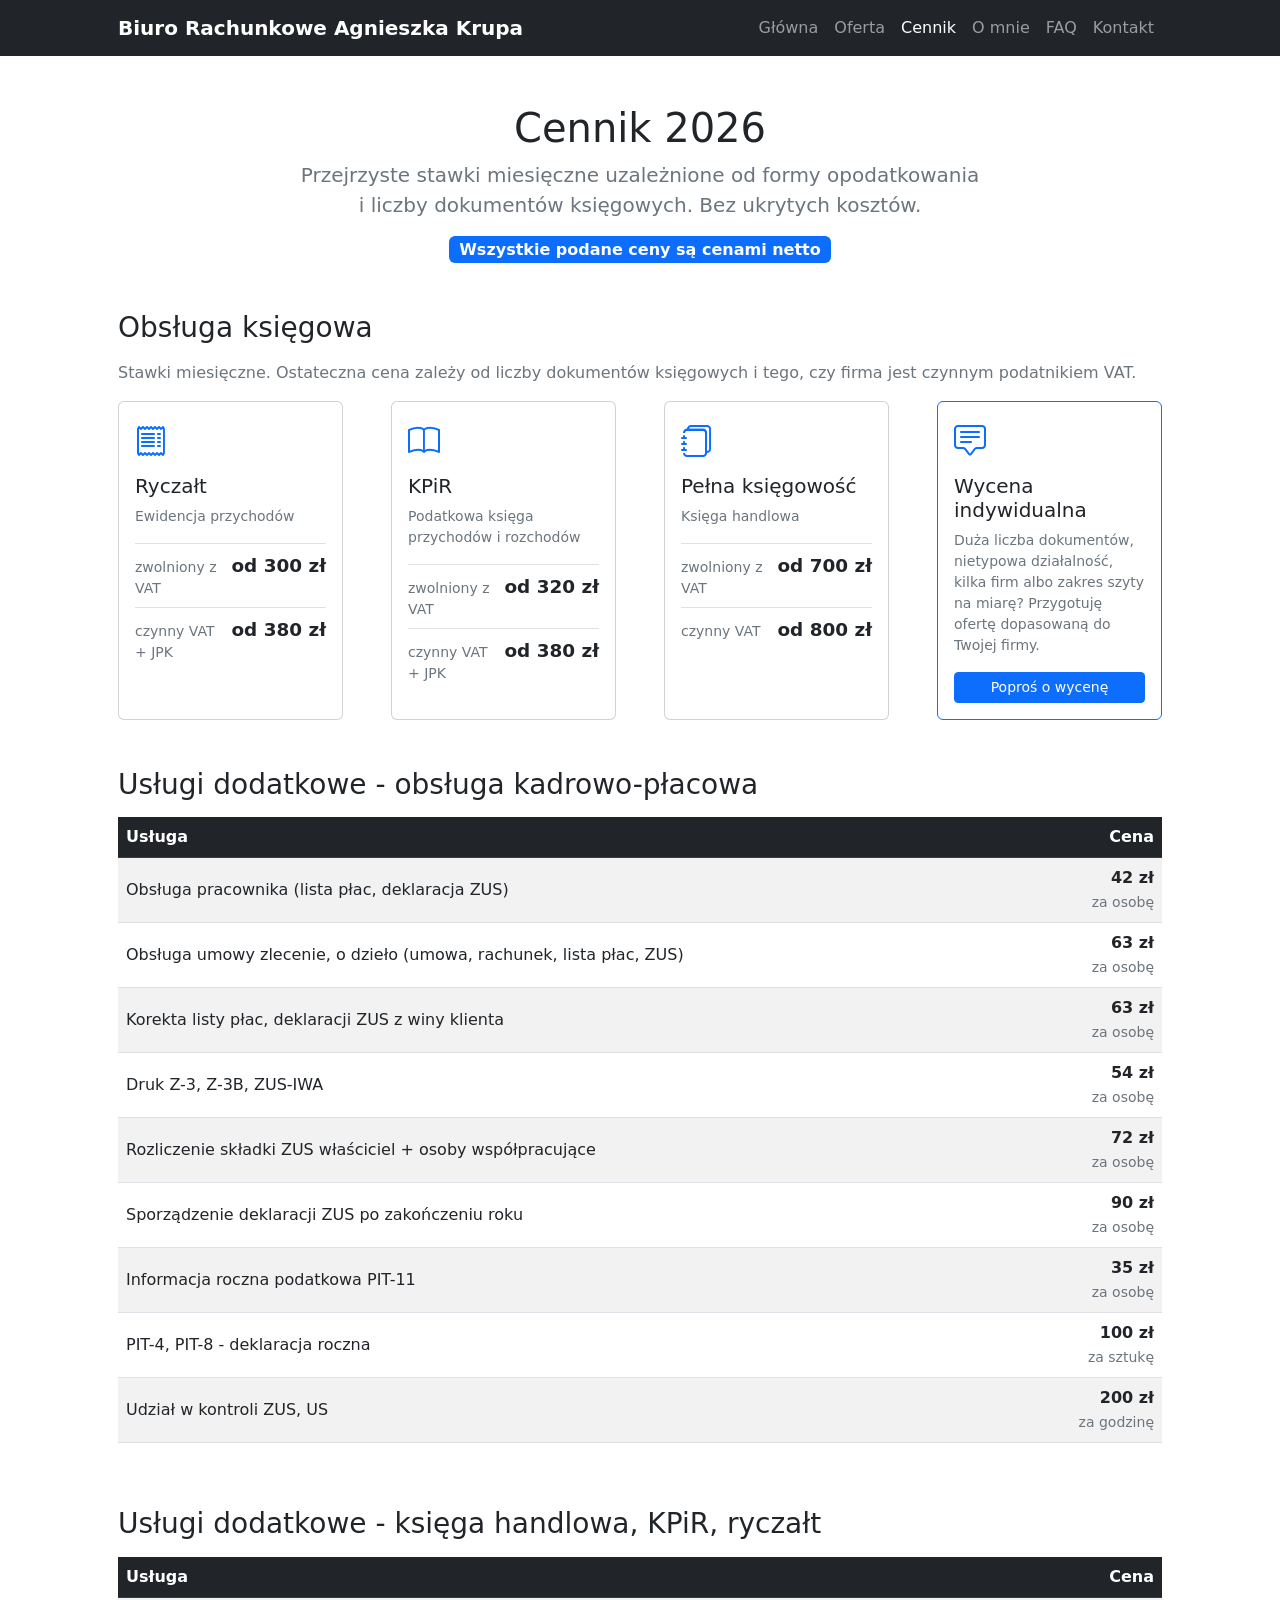
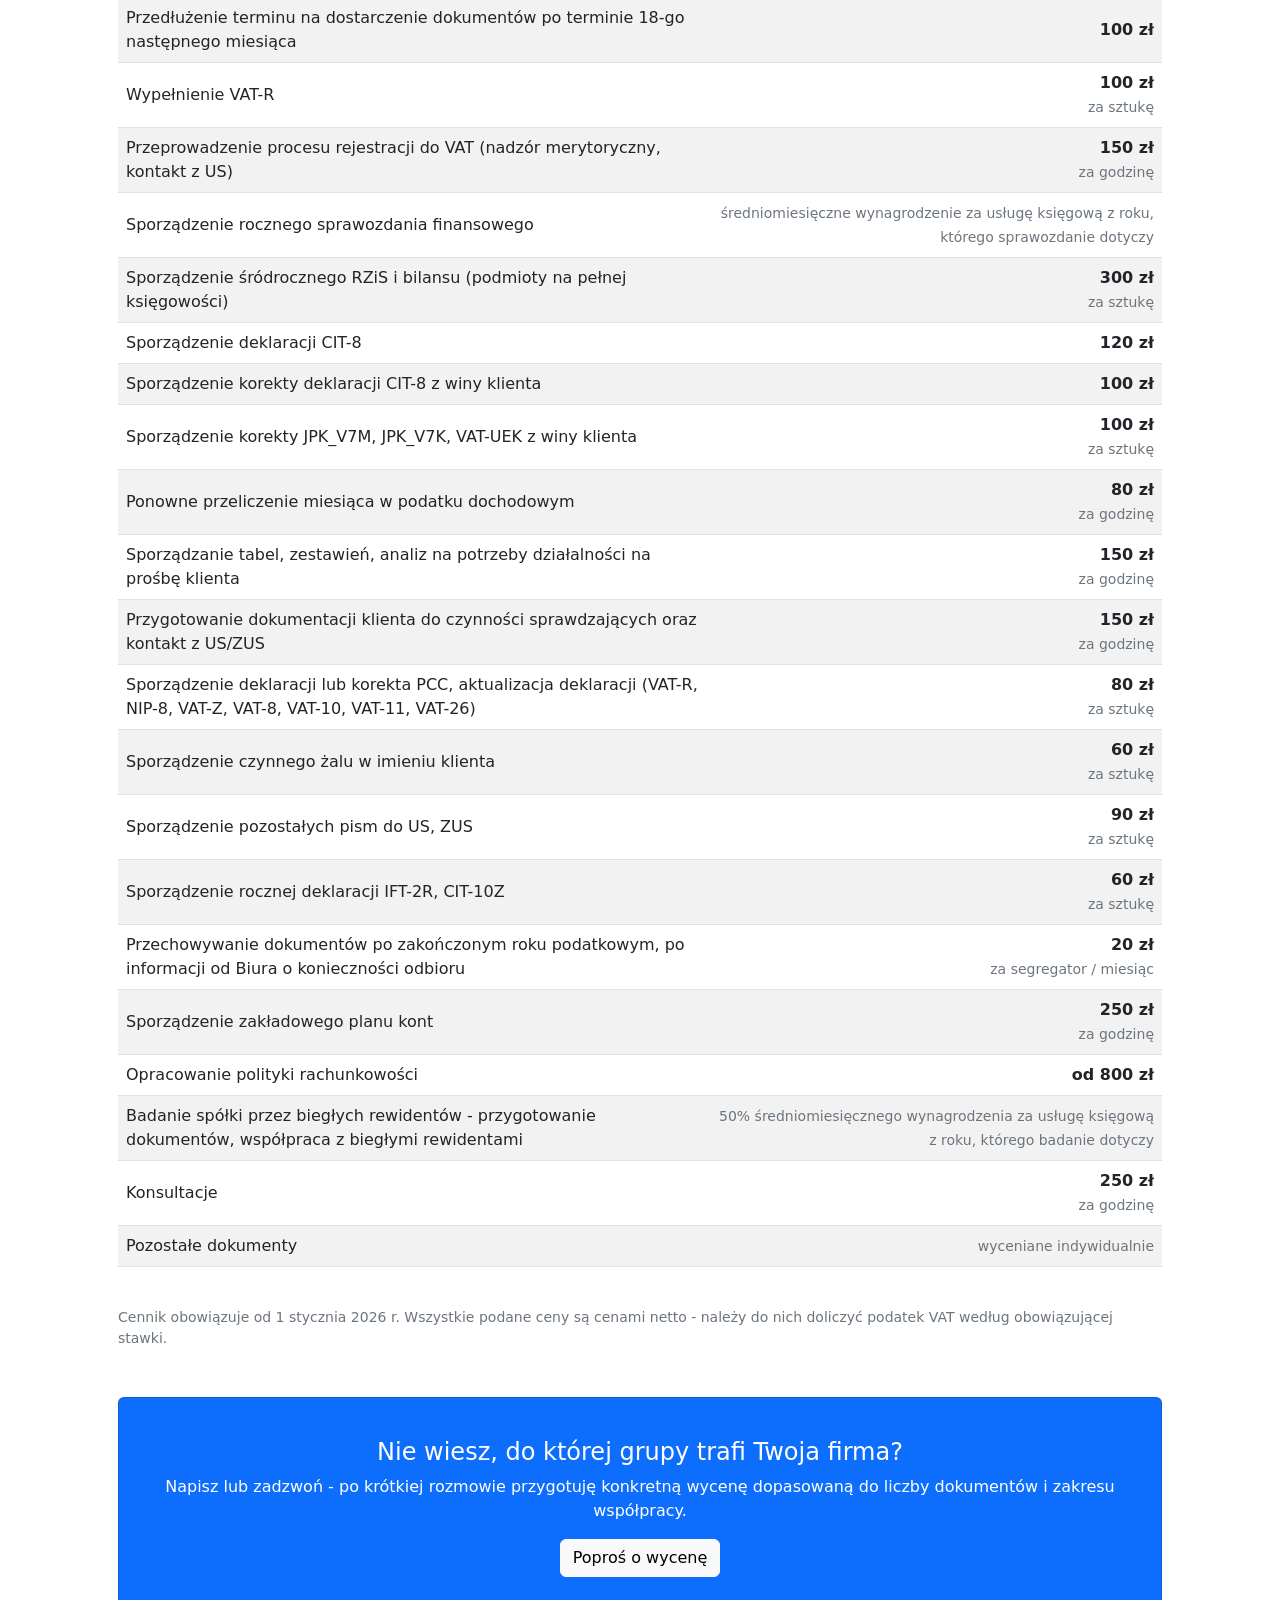
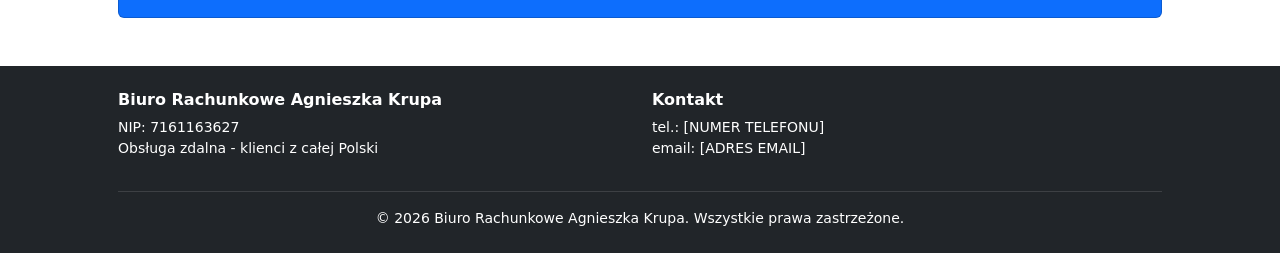
==== commit f0f7e723: "Cennik: usunięcie dopisku o cenie wyciągów bankowych" ====
--- a/cennik.html
+++ b/cennik.html
@@ -94,13 +94,6 @@
                 </div>
             </div>
 
-            <div class="card bg-light mb-5">
-                <div class="card-body">
-                    <h6 class="fw-bold"><i class="bi bi-bank text-primary"></i> Wyciągi bankowe</h6>
-                    <p class="small mb-0">Ceny obejmują księgowanie wyciągu bankowego z jednego konta bankowego (do 50 transakcji; powyżej - 2,50 zł od każdej transakcji). Za każdy kolejny wyciąg - 3 zł za każdy zapis.</p>
-                </div>
-            </div>
-
             <!-- Kadry i płace -->
             <h2 class="h3 mb-3" id="kadry">Usługi dodatkowe - obsługa kadrowo-płacowa</h2>
             <div class="table-responsive mb-5">
